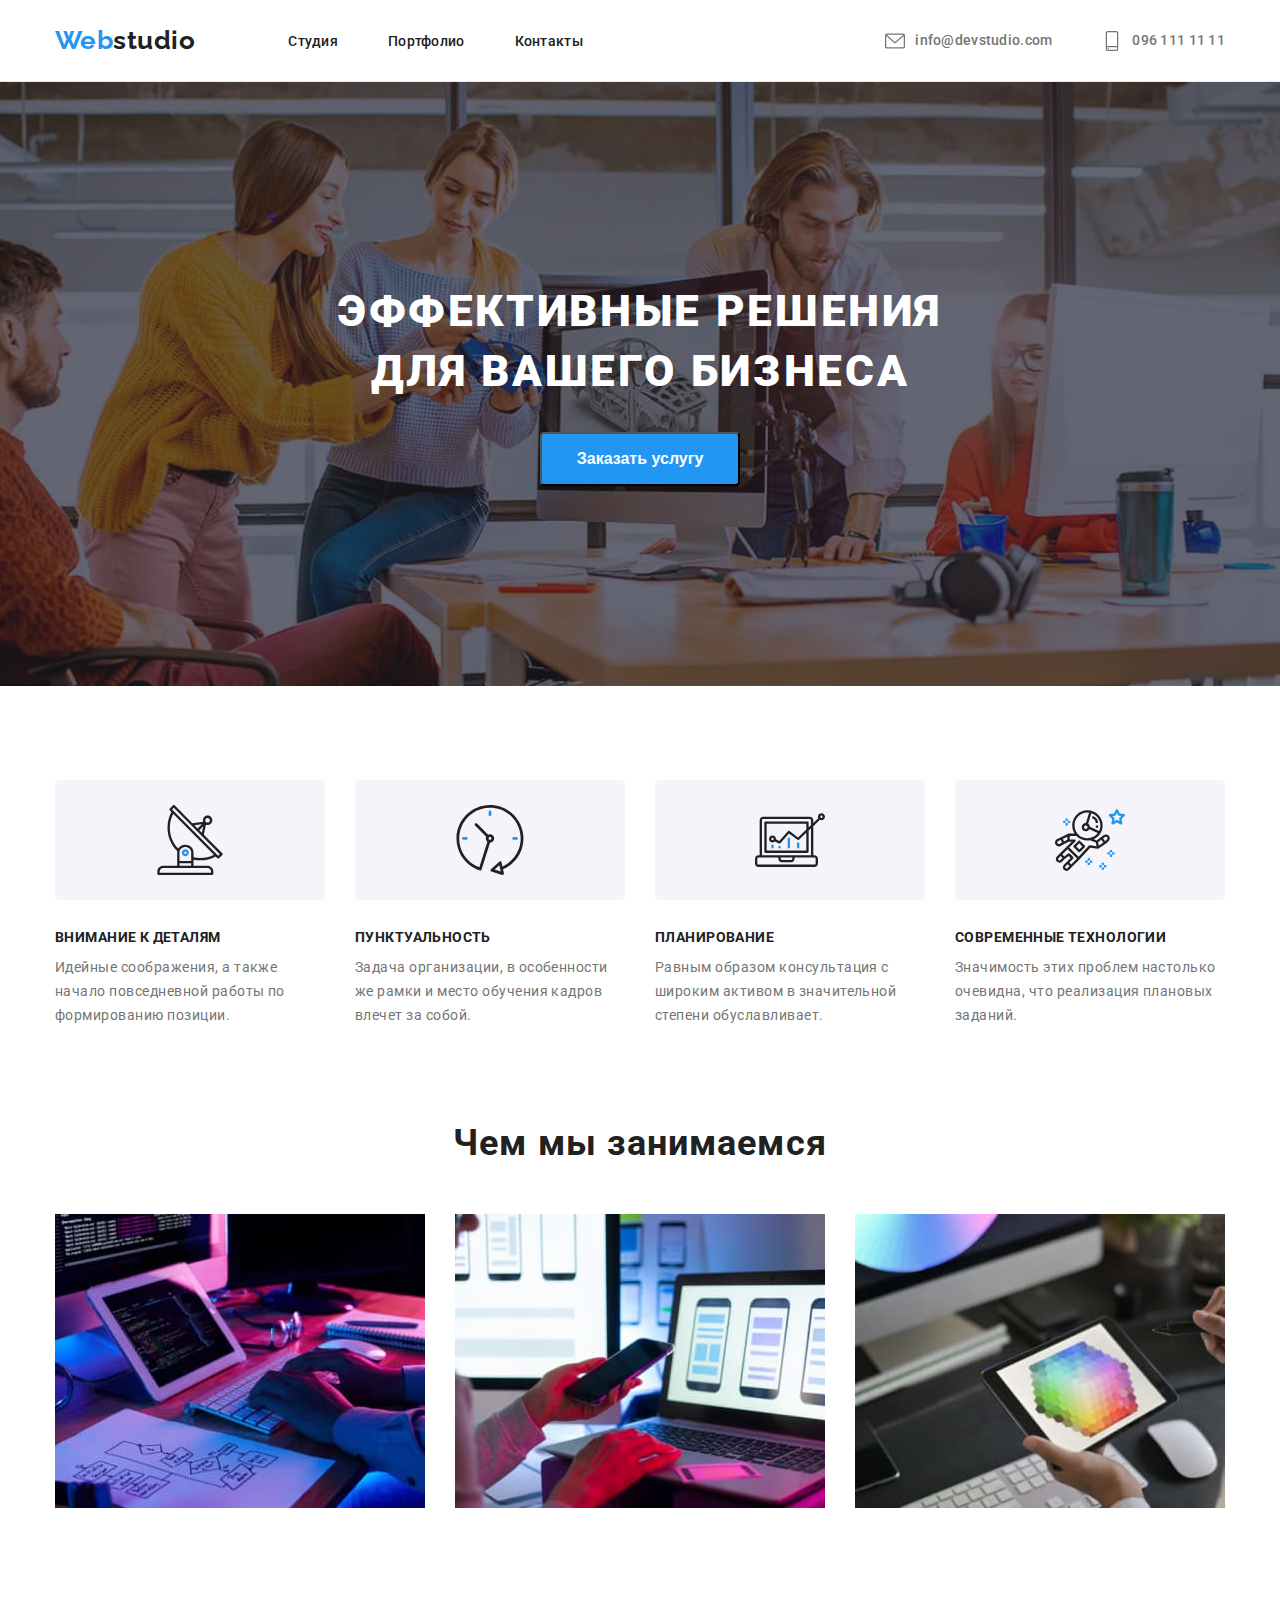
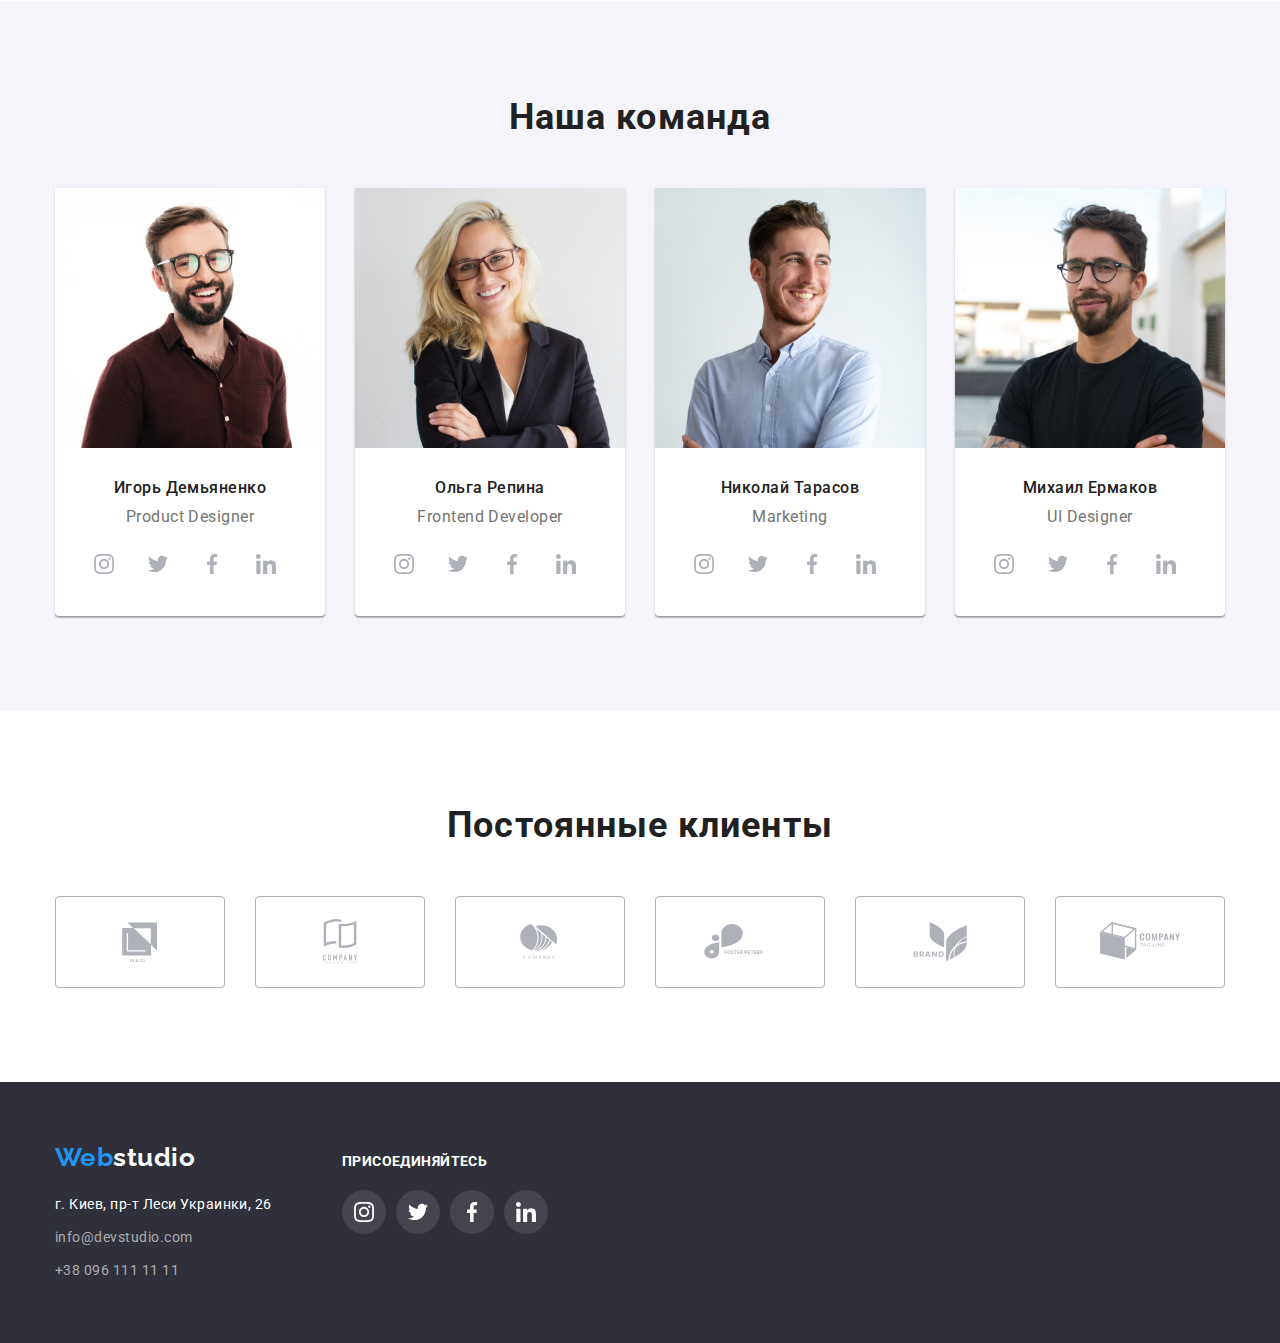
==== index.html @ 271d41aa "hw4" ====
<!DOCTYPE html>
<html lang="ru">
    <head>
        <meta charset="UTF-8" />
        <meta name="viewport" content="width=device-width, inicial-scale=1.0" />
        <title>Web Studio</title>
        <link rel="preconnect" href="https://fonts.googleapis.com">
        <link rel="preconnect" href="https://fonts.gstatic.com" crossorigin>
        <link
            href="https://fonts.googleapis.com/css2?family=Montserrat:wght@400;700&family=Raleway:wght@700&family=Roboto:wght@400;500;700;900&display=swap"
            rel="stylesheet">
            <link rel="stylesheet" href="https://cdnjs.cloudflare.com/ajax/libs/modern-normalize/1.1.0/modern-normalize.min.css" integrity="sha512-wpPYUAdjBVSE4KJnH1VR1HeZfpl1ub8YT/NKx4PuQ5NmX2tKuGu6U/JRp5y+Y8XG2tV+wKQpNHVUX03MfMFn9Q==" crossorigin="anonymous" referrerpolicy="no-referrer" />
        <link rel="stylesheet" href="./css/styles.css" />
    </head>
    <body>
       

        <!-- Header -->

        <header>
            
            <div class="container">
                <div class="menu">
               
            <a class="logo" href="./index.html">Web<span class="logo-header">studio</span></a>
            <nav class="nav">
                <ul class="nav-list">
                    <li class="nav-item"><a class="link" href="./index.html">Студия</a></li>
                    <li class="nav-item"><a class="link" href="./portfolio.html">Портфолио</a></li>
                    <li class="nav-item"><a class="link" href="">Контакты</a></li>
                </ul>
            </nav>
            <ul class="contact-list">
                <li class="contact-item">
                    <a class="contact-link link" href="mailto:info@devstudio.com">
                        <svg class="icon" width="16px" height="12px">
                            <use href="./images/icons.svg#email"></use>
                        </svg>info@devstudio.com</a>
                </li>
                <li class="contact-item">
                    <a class="contact-link link" href="tel:+380961111111">
                        <svg class="icon" width="10px" height="16px">
                            <use href="./images/icons.svg#smartphone"></use>
                        </svg> 096 111 11 11</a>
                </li>
            </ul>
            </div>
            </div>
            
            
        </header>
        
        <!-- Main section -->
        
        <main>

            <!-- Hero section -->

            <section class="section-hero">
                <div class="container">
                <h1 class="hero-title">Эффективные решения <br>для вашего бизнеса</h1>
                <button class="button-hero" type="button">Заказать услугу</button>
                </div>
            </section>

            <!-- What we are section  -->

            <section class="section features">
                <div class="container">
                    
                <h2 class="visually-hidden">What we are</h2>
                <ul class="features-list">
                    <li class="features-item">
                        <div class="features-icon">
                        <svg class="features-icon-picture">
                            <use href="./images/icons.svg#features1"></use>
                        </svg>
                        </div>
                        <h3 class="features-title">Внимание к деталям</h3>
                        <p class="features-text">Идейные соображения, а также начало повседневной работы по формированию позиции.</p>
                    </li>
                    <li class="features-item">
                        <div class="features-icon">
                            <svg class="features-icon-picture">
                                <use href="./images/icons.svg#features2"></use>
                            </svg>
                        </div>
                        <h3 class="features-title">Пунктуальность</h3>
                        <p class="features-text">Задача организации, в особенности же рамки и место обучения кадров влечет за собой.</p>
                    </li>
                    <li class="features-item">
                        <div class="features-icon">
                            <svg class="features-icon-picture">
                                <use href="./images/icons.svg#features3"></use>
                            </svg>
                        </div>
                        <h3 class="features-title">Планирование</h3>
                        <p class="features-text">Равным образом консультация с широким активом в значительной степени обуславливает.</p>
                    </li>
                    <li class="features-item">
                        <div class="features-icon">
                            <svg class="features-icon-picture">
                                <use href="./images/icons.svg#features4"></use>
                            </svg>
                        </div>
                        <h3 class="features-title">Современные технологии</h3>
                        <p class="features-text">Значимость этих проблем настолько очевидна, что реализация плановых заданий.</p>
                    </li>
                </ul>
                </div>
            </section>

            <!-- What we do section -->

            <section class="section  services">
                <div class="container">
                <h2 class="services-title">Чем мы занимаемся</h2>
                <ul class="servises-list">
                    <li class="servises-item">
                        <img src="./images/coding.jpg" width="370" height="294" alt="Software engineering">
                    </li>
                    <li class="servises-item">
                        <img src="./images/phone_app.jpg" width="370" height="294" alt="Phone applications">
                    </li>
                    <li class="servises-item">
                        <img src="./images/games.jpg" width="370" height="294" alt="Phone games">
                    </li>
                </ul>
                </div>
            </section>

            <!-- Our team section -->

            <section class="section  team">
                <div class="container">
                <h2 class="team-section-title">Наша команда</h2>
                <ul class="team-list">
                    <li class="team-item">
                        <img src="./images/demyanchenko_igor.jpg" width="270" height="260" alt="Игорь Демьяненко">
                        <div class="team-item-description">
                            <h3 class="team-title">Игорь Демьяненко</h3>
                        <p class="team-text">Product Designer</p>
                        <div class="socialmedia-icons">
                            <ul class="socialmedia-icons-list">
                                <li class="socialmedia-icon-item">
                                    <a href=""  class="socialmedia-icon-link">
                                    <svg class="socialmedia-icon">
                                        <use href="./images/icons.svg#team-instagram"></use>
                                    </svg>
                                    </a>
                                </li>
                                <li class="socialmedia-icon-item">
                                    <a class="socialmedia-icon-link" href="">
                                    <svg class="socialmedia-icon">
                                        <use href="./images/icons.svg#team-twitter"></use>
                                    </svg>
                                    </a>
                                </li>
                                <li class="socialmedia-icon-item">
                                    <a class="socialmedia-icon-link" href="">
                                    <svg class="socialmedia-icon">
                                        <use href="./images/icons.svg#team-facebook"></use>
                                    </svg>
                                    </a>
                                </li>
                                <li class="socialmedia-icon-item">
                                    <a class="socialmedia-icon-link" href="">
                                    <svg class="socialmedia-icon">
                                        <use href="./images/icons.svg#team-linkedin"></use>
                                    </svg>
                                    </a>
                                </li>
                            </ul>
                        </div>
                        </div>
                    </li>
                    <li class="team-item">
                        <img src="./images/repina_olga.jpg" width="270" height="260" alt="Ольга Репина">
                        <div class="team-item-description">
                            <h3 class="team-title">Ольга Репина</h3>
                        <p class="team-text">Frontend Developer</p>
                        <div class="socialmedia-icons">
                            <ul class="socialmedia-icons-list">
                                <li class="socialmedia-icon-item">
                                    <a href="" class="socialmedia-icon-link">
                                        <svg class="socialmedia-icon">
                                            <use href="./images/icons.svg#team-instagram"></use>
                                        </svg>
                                    </a>
                                </li>
                                <li class="socialmedia-icon-item">
                                    <a class="socialmedia-icon-link" href="">
                                        <svg class="socialmedia-icon">
                                            <use href="./images/icons.svg#team-twitter"></use>
                                        </svg>
                                    </a>
                                </li>
                                <li class="socialmedia-icon-item">
                                    <a class="socialmedia-icon-link" href="">
                                        <svg class="socialmedia-icon">
                                            <use href="./images/icons.svg#team-facebook"></use>
                                        </svg>
                                    </a>
                                </li>
                                <li class="socialmedia-icon-item">
                                    <a class="socialmedia-icon-link" href="">
                                        <svg class="socialmedia-icon">
                                            <use href="./images/icons.svg#team-linkedin"></use>
                                        </svg>
                                    </a>
                                </li>
                            </ul>
                        </div>
                        </div>
                    </li>
                    <li class="team-item">
                        <img src="./images/tarasov_nikolay.jpg" width="270" height="260" alt="Николай Тарасов">
                        <div class="team-item-description">
                            <h3 class="team-title">Николай Тарасов</h3>
                        <p class="team-text">Marketing</p>
                        <div class="socialmedia-icons">
                            <ul class="socialmedia-icons-list">
                                <li class="socialmedia-icon-item">
                                    <a href="" class="socialmedia-icon-link">
                                        <svg class="socialmedia-icon">
                                            <use href="./images/icons.svg#team-instagram"></use>
                                        </svg>
                                    </a>
                                </li>
                                <li class="socialmedia-icon-item">
                                    <a class="socialmedia-icon-link" href="">
                                        <svg class="socialmedia-icon">
                                            <use href="./images/icons.svg#team-twitter"></use>
                                        </svg>
                                    </a>
                                </li>
                                <li class="socialmedia-icon-item">
                                    <a class="socialmedia-icon-link" href="">
                                        <svg class="socialmedia-icon">
                                            <use href="./images/icons.svg#team-facebook"></use>
                                        </svg>
                                    </a>
                                </li>
                                <li class="socialmedia-icon-item">
                                    <a class="socialmedia-icon-link" href="">
                                        <svg class="socialmedia-icon">
                                            <use href="./images/icons.svg#team-linkedin"></use>
                                        </svg>
                                    </a>
                                </li>
                            </ul>
                        </div>
                        </div>
                    </li>
                    <li class="team-item">
                        <img src="./images/ermakov_michael.jpg" width="270" height="260" alt="Михаил Ермаков">
                        <div class="team-item-description">
                            <h3 class="team-title">Михаил Ермаков</h3>
                        <p class="team-text">UI Designer</p>
                        <div class="socialmedia-icons">
                            <ul class="socialmedia-icons-list">
                                <li class="socialmedia-icon-item">
                                    <a href="" class="socialmedia-icon-link">
                                        <svg class="socialmedia-icon">
                                            <use href="./images/icons.svg#team-instagram"></use>
                                        </svg>
                                    </a>
                                </li>
                                <li class="socialmedia-icon-item">
                                    <a class="socialmedia-icon-link" href="">
                                        <svg class="socialmedia-icon">
                                            <use href="./images/icons.svg#team-twitter"></use>
                                        </svg>
                                    </a>
                                </li>
                                <li class="socialmedia-icon-item">
                                    <a class="socialmedia-icon-link" href="">
                                        <svg class="socialmedia-icon">
                                            <use href="./images/icons.svg#team-facebook"></use>
                                        </svg>
                                    </a>
                                </li>
                                <li class="socialmedia-icon-item">
                                    <a class="socialmedia-icon-link" href="">
                                        <svg class="socialmedia-icon">
                                            <use href="./images/icons.svg#team-linkedin"></use>
                                        </svg>
                                    </a>
                                </li>
                            </ul>
                        </div>
                        </div>
                    </li>
                </ul>
                </div>
            </section>

            <!-- Clients -->


            <section class="section  clients">
                <div class="container">
                    <h2 class="team-section-title">Постоянные клиенты</h2>
                    <ul class="clients-list">
                        <li class="clients-item">
                            <a class="clients-link" href="">
                                <svg class="clients-icon">
                                    <use href="./images/icons.svg#client1"></use>
                                </svg>
                            </a>
                            
                        </li>
                        <li class="clients-item">
                            <a class="clients-link" href="">
                                <svg class="clients-icon">
                                    <use href="./images/icons.svg#client2"></use>
                                </svg>
                            </a>
                        
                        </li>
                        <li class="clients-item">
                            <a class="clients-link" href="">
                                <svg class="clients-icon">
                                    <use href="./images/icons.svg#client3"></use>
                                </svg>
                            </a>
                        
                        </li>
                        <li class="clients-item">
                            <a class="clients-link" href="">
                                <svg class="clients-icon">
                                    <use href="./images/icons.svg#client4"></use>
                                </svg>
                            </a>
                        
                        </li>
                        <li class="clients-item">
                            <a class="clients-link" href="">
                                <svg class="clients-icon">
                                    <use href="./images/icons.svg#client5"></use>
                                </svg>
                            </a>
                        
                        </li>
                        <li class="clients-item">
                            <a class="clients-link" href="">
                                <svg class="clients-icon">
                                    <use href="./images/icons.svg#client6"></use>
                                </svg>
                            </a>
                        
                        </li>
                        
                    </ul>
                </div>
            </section>




    

        </main>

        <!-- Footer -->

        <footer class="section-footer">
            <div class="container footer">
                <div class="footer-contacts">
            <a class="logo" href="./index.html">Web<span class="logo-footer">studio</span></a>
            <address>
                <ul class="footer-list">
                    <li class="footer-item">
                        <a class="link-footer" href="https://goo.gl/maps/EsYMqxrFtHsj7dok8" target="_blank" rel="noopener noreferrer">г. Киев, пр-т Леси Украинки, 26</a>
                    </li>
                    <li class="footer-item">
                        <a class="footer-contact link-footer" href="mailto:info@devstudio.com">info@devstudio.com</a>
                    </li>
                    <li class="footer-item">
                        <a class="footer-contact link-footer" href="tel:+380961111111">+38 096 111 11 11</a>
                    </li>
                </ul>
            </address>
            </div>
            <div class="footer-social-media">
                <h3 class="footer-title">присоединяйтесь</h3>
                <div class="socialmedia-icons">
                    <ul class="socialmedia-icons-list">
                        <li class="socialmedia-icon-item">
                            <a href="" class="socialmedia-icon-link">
                                <svg class="socialmedia-icon">
                                    <use href="./images/icons.svg#team-instagram"></use>
                                </svg>
                            </a>
                        </li>
                        <li class="socialmedia-icon-item">
                            <a class="socialmedia-icon-link" href="">
                                <svg class="socialmedia-icon">
                                    <use href="./images/icons.svg#team-twitter"></use>
                                </svg>
                            </a>
                        </li>
                        <li class="socialmedia-icon-item">
                            <a class="socialmedia-icon-link" href="">
                                <svg class="socialmedia-icon">
                                    <use href="./images/icons.svg#team-facebook"></use>
                                </svg>
                            </a>
                        </li>
                        <li class="socialmedia-icon-item">
                            <a class="socialmedia-icon-link" href="">
                                <svg class="socialmedia-icon">
                                    <use href="./images/icons.svg#team-linkedin"></use>
                                </svg>
                            </a>
                        </li>
                    </ul>
                </div>


            </div>
            </div>
        </footer>
        
    </body>
    
</html>
---- css/styles.css ----
/* font-family: 'Montserrat', sans-serif;
font-family: 'Raleway', sans-serif;
font-family: 'Roboto', sans-serif; */

/* 
background: #E5E5E5;

color p #757575 
color h #212121
accent color #2196F3
*/

/* Common */
html {
  box-sizing: border-box;
}
*,
*::before,
*::after {
  box-sizing: inherit;
}

:root {
  --primary-text-color: #757575;
  --title-text-color: #212121;
  --accent-color: #2196f3;
  --second-accent-color: #ffffff;
  --second-background-color: #2f303a;
}

body {
  color: var(--primary-text-color);
  font-family: "Roboto", sans-serif;
  letter-spacing: 0.03em;
  margin: 0;
}

h1,
h2,
h3,
ul,
p {
  padding: 0;
  margin: 0;
}

img {
  display: block;
  width: 100%;
  height: auto;
}
a {
  text-decoration: none;
}
ul {
  list-style: none;
}

.visually-hidden {
  position: absolute;
  width: 1px;
  height: 1px;
  margin: -1px;
  border: 0;
  padding: 0;
  white-space: nowrap;
  clip-path: inset(100%);
  clip: rect(0 0 0 0);
  overflow: hidden;
}

.container {
  width: 1200px;
  margin-left: auto;
  margin-right: auto;
  padding-left: 15px;
  padding-right: 15px;
}

.section {
  padding-top: 94px;
  padding-bottom: 94px;
}

.services {
  padding-top: 0;
}
/* .features {
  padding-bottom: 0;
} */
/* header */
header {
  border-bottom: 1px solid #ececec;
}

.menu,
.nav,
.contact-list,
.nav-list {
  display: flex;
}

.menu {
  align-items: center;
  padding-top: 25px;
  padding-bottom: 25px;
}

.contact-list,
.nav-list,
.features-list,
.servises-list,
.team-list,
.footer-list,
.portfolio-list,
.list {
  list-style: none;
  padding: 0;
  margin: 0;
}

.contact-list {
  margin-left: auto;
  margin-right: 50px;
}
.contact-list:last-child {
  margin-right: 0;
}

.logo {
  display: block;
  color: var(--accent-color);
  font-family: "Raleway", sans-serif;
  font-style: normal;
  font-weight: 700;
  font-size: 26px;
  line-height: 1.2;
  text-decoration: none;
  margin-right: 93px;
}

.logo-header {
  color: var(--title-text-color);
}
.logo-footer {
  color: var(--second-accent-color);
}
.section-hero,
.section-footer {
  background-color: var(--second-background-color);
}

.section-hero {
  padding-top: 200px;
  padding-bottom: 200px;
  background-image: linear-gradient(
      to top,
      rgba(47, 48, 58, 0.4),
      rgba(47, 48, 58, 0.4)
    ),
    url("../../images/hero.jpg");
  background-repeat: no-repeat;
  background-size: cover;
  background-position: center;
}

.button-hero {
  display: block;
  background-color: var(--accent-color);
  color: var(--second-accent-color);
  margin: 30px auto 0 auto;
  font-weight: 700;
  font-size: 16px;
  line-height: 1.87;
  min-width: 200px;
  min-height: 50px;
  padding: 10px 32px;
  text-align: center;
  box-shadow: 0px 4px 4px rgba(0, 0, 0, 0.15);
  border-radius: 4px;
}
.hero-title {
  color: var(--second-accent-color);
  font-weight: 900;
  font-size: 44px;
  line-height: 1.36;
  text-align: center;
  letter-spacing: 0.06em;
  text-transform: uppercase;
}

.link {
  color: var(--title-text-color);
  font-weight: 500;
  font-size: 14px;
  line-height: 1.14;
  letter-spacing: 0.02em;
  text-decoration: none;
  /* margin-right: 50px; */
}
.nav-item {
  margin-right: 50px;
}
.nav-item:last-child {
  margin-right: 0;
}
.contact-item {
  margin-left: 50px;
}
.contact-item:first-child {
  margin-left: 0;
}

.link:hover,
.link:focus,
.link-footer:hover,
.link-footer:focus {
  color: var(--accent-color);
}

.link-footer {
  color: var(--second-accent-color);
  font-size: 14px;
  line-height: 1.71;
  font-style: normal;
  text-decoration: none;
}

/* list */
.features-list,
.servises-list,
.team-list {
  display: flex;
}
.features-list p {
  margin-top: 10px;
}
.features-item {
  margin-right: 30px;
}
.features-item:last-child {
  margin-right: 0;
}
.servises-item {
  margin-right: 30px;
}
.servises-item:last-child {
  margin-right: 0;
}
.team-item {
  display: block;
  margin-right: 30px;
  background-color: var(--second-accent-color);
  box-shadow: 0px 1px 3px rgba(0, 0, 0, 0.12), 0px 1px 1px rgba(0, 0, 0, 0.14),
    0px 2px 1px rgba(0, 0, 0, 0.2);
  border-radius: 0px 0px 4px 4px;
}
.team-item:last-child {
  margin-right: 0;
}
/* Main content */

.team {
  background-color: #f5f4fa;
}
.team-item-description {
  padding-top: 30px;
  padding-bottom: 30px;
}

.features-title,
.team-section-title,
.team-title,
.services-title,
.portfolio-title,
.footer-title {
  color: var(--title-text-color);
  font-weight: 700;
  letter-spacing: 0.03em;
}

.services-title,
.team-section-title {
  font-size: 36px;
  line-height: 1.17;
  text-align: center;
}
.services-title,
.team-section-title {
  margin-bottom: 50px;
}

.features-title,
.footer-title {
  font-size: 14px;
  line-height: 1.14;
  text-transform: uppercase;
}

.team-title {
  font-weight: 500;
  font-size: 16px;
  line-height: 1.19;
  text-align: center;
}

.portfolio-title {
  font-size: 18px;
  line-height: 2;
  letter-spacing: 0.06em;
  margin-bottom: 4px;
}

.features-text {
  font-size: 14px;
  line-height: 1.71;
}

.team-text {
  font-size: 16px;
  line-height: 1.19;
  text-align: center;
  margin-top: 10px;
}

.portfolio-text {
  font-size: 16px;
  line-height: 1.9;
}
.contact-link {
  color: var(--primary-text-color);
  display: flex;
  align-items: center;
}

/* portfolio - filter */

.filter {
  display: flex;
  justify-content: center;
}
.filter-item {
  margin-right: 8px;
}
.filter-item:last-child {
  margin-right: 0;
}
.button {
  cursor: pointer;
  color: var(--title-text-color);
  font-weight: 500;
  font-size: 16px;
  line-height: 1.6;
  letter-spacing: 0.03em;
  padding: 6px 22px;
  background-color: #f5f4fa;
  border: 1px transparent;
  border-radius: 4px;
}

.button:hover,
.button:focus {
  color: var(--second-accent-color);
  background-color: var(--accent-color);
  box-shadow: 0px 1px 1px rgba(0, 0, 0, 0.12), 0px 4px 4px rgba(0, 0, 0, 0.06),
    1px 4px 6px rgba(0, 0, 0, 0.16);
}

/* clients */

.clients-list {
  display: flex;
  justify-content: center;
}
.clients-item {
  width: 170px;
  height: 92px;
  /* padding: 16px 32px; */
  border: 1px solid #afb1b8;
  border-radius: 4px;
  margin-right: 30px;
  position: relative;
  text-align: center;
}

.clients-item:hover,
.clients-item:focus {
  border-color: var(--accent-color);
}

.clients-item:hover .clients-icon,
.clients-item:focus .clients-icon {
  fill: var(--accent-color);
}

.clients-link {
  display: block;
  width: 100%;
  height: 100%;
}

.clients-item:last-child {
  margin-right: 0;
}

.clients-icon {
  fill: #afb1b8;
  width: 100%;
  height: 100%;
  object-fit: cover;
}

/* portfolio list */

.portfolio-list {
  display: flex;
  flex-wrap: wrap;
  margin-top: 50px;
}
.portfolio-item {
  margin-bottom: 30px;
  margin-right: 30px;
}
.portfolio-item:hover,
.portfolio-item:focus {
  box-shadow: 0px 1px 1px rgba(0, 0, 0, 0.12), 0px 4px 4px rgba(0, 0, 0, 0.06),
    1px 4px 6px rgba(0, 0, 0, 0.16);
}
.portfolio-item:nth-child(3n + 3) {
  margin-right: 0;
}
.portfolio-item:nth-child(n + 7) {
  margin-bottom: 0;
}
.portfolio {
  padding: 20px 24px;
  border-left: 1px solid #eeeeee;
  border-right: 1px solid #eeeeee;
  border-bottom: 1px solid #eeeeee;
}
/* footer */

.section-footer {
  padding-top: 60px;
  padding-bottom: 60px;
}
.section-footer .logo {
  margin-right: 0;
  margin-bottom: 20px;
}

.footer-item {
  margin-bottom: 9px;
}
.footer-item:last-child {
  margin-bottom: 0;
}
.footer-contact {
  color: rgba(255, 255, 255, 0.6);
}

.footer {
  display: flex;
}
.footer-social-media {
  margin-left: 70px;
}
.footer-title {
  color: var(--second-accent-color);
  padding-top: 12px;
  margin-bottom: 20px;
}

/* icons */

.icon {
  display: block;
  width: 20px;
  height: 20px;
  margin-right: 10px;
  fill: var(--primary-text-color);
}

.contact-link:hover .icon,
.contact-link:focus .icon {
  fill: var(--accent-color);
}

.features-icon {
  display: flex;
  width: 270px;
  height: 120px;
  background-color: #f5f4fa;
  justify-content: center;
  align-items: center;
  border-radius: 4px;
  margin-bottom: 30px;
}

.features-icon-picture {
  width: 70px;
  height: 70px;
}

.socialmedia-icons {
  display: flex;
  justify-content: center;
  margin-top: 16px;
}
.socialmedia-icons-list {
  display: flex;
  list-style: none;
}

.socialmedia-icon-item {
  margin-right: 10px;
  width: 44px;
  height: 44px;
  display: flex;
  justify-content: center;
  align-items: center;
  border-radius: 50%;
  position: relative;
}
.footer-social-media .socialmedia-icon-item {
  background-color: rgba(255, 255, 255, 0.1);
}
.socialmedia-icon-list:last-child {
  margin-right: 0;
}
.socialmedia-icon-link {
  display: block;
  width: 100%;
  height: 100%;
}

.socialmedia-icon-item:hover,
.socialmedia-icon-item:focus {
  background-color: var(--accent-color);
}
.socialmedia-icon {
  display: block;
  margin: 12px;
  width: 20px;
  height: 20px;
  fill: #afb1b8;
}

.socialmedia-icon-item:hover .socialmedia-icon,
.socialmedia-icon-item:focus .socialmedia-icon {
  fill: var(--second-accent-color);
}
.footer-social-media .socialmedia-icon {
  fill: var(--second-accent-color);
}

/* header {
  background-color: burlywood;
}
.nav-list {
  background-color: aqua;
}
.contact-list {
  background-color: tomato;
}
.menu {
  background-color: yellowgreen;
}
.features-list {
  background-color: yellow;
}
.features {
  background-color: aquamarine;
}
.services {
  background-color: blueviolet;
}
.servises-list {
  background-color: blue;
}
.team {
  background-color: coral;
}
.team-list {
  background-color: crimson;
}
.team-section-title,
.services-title {
  background-color: deeppink;
} */
/* .portfolio {
  background-color: chocolate;
}
.portfolio-list {
  background-color: darkorchid;
}
.portfolio-title {
  background-color: darkgreen;
}
.section {
  background-color: darkgray;
} */
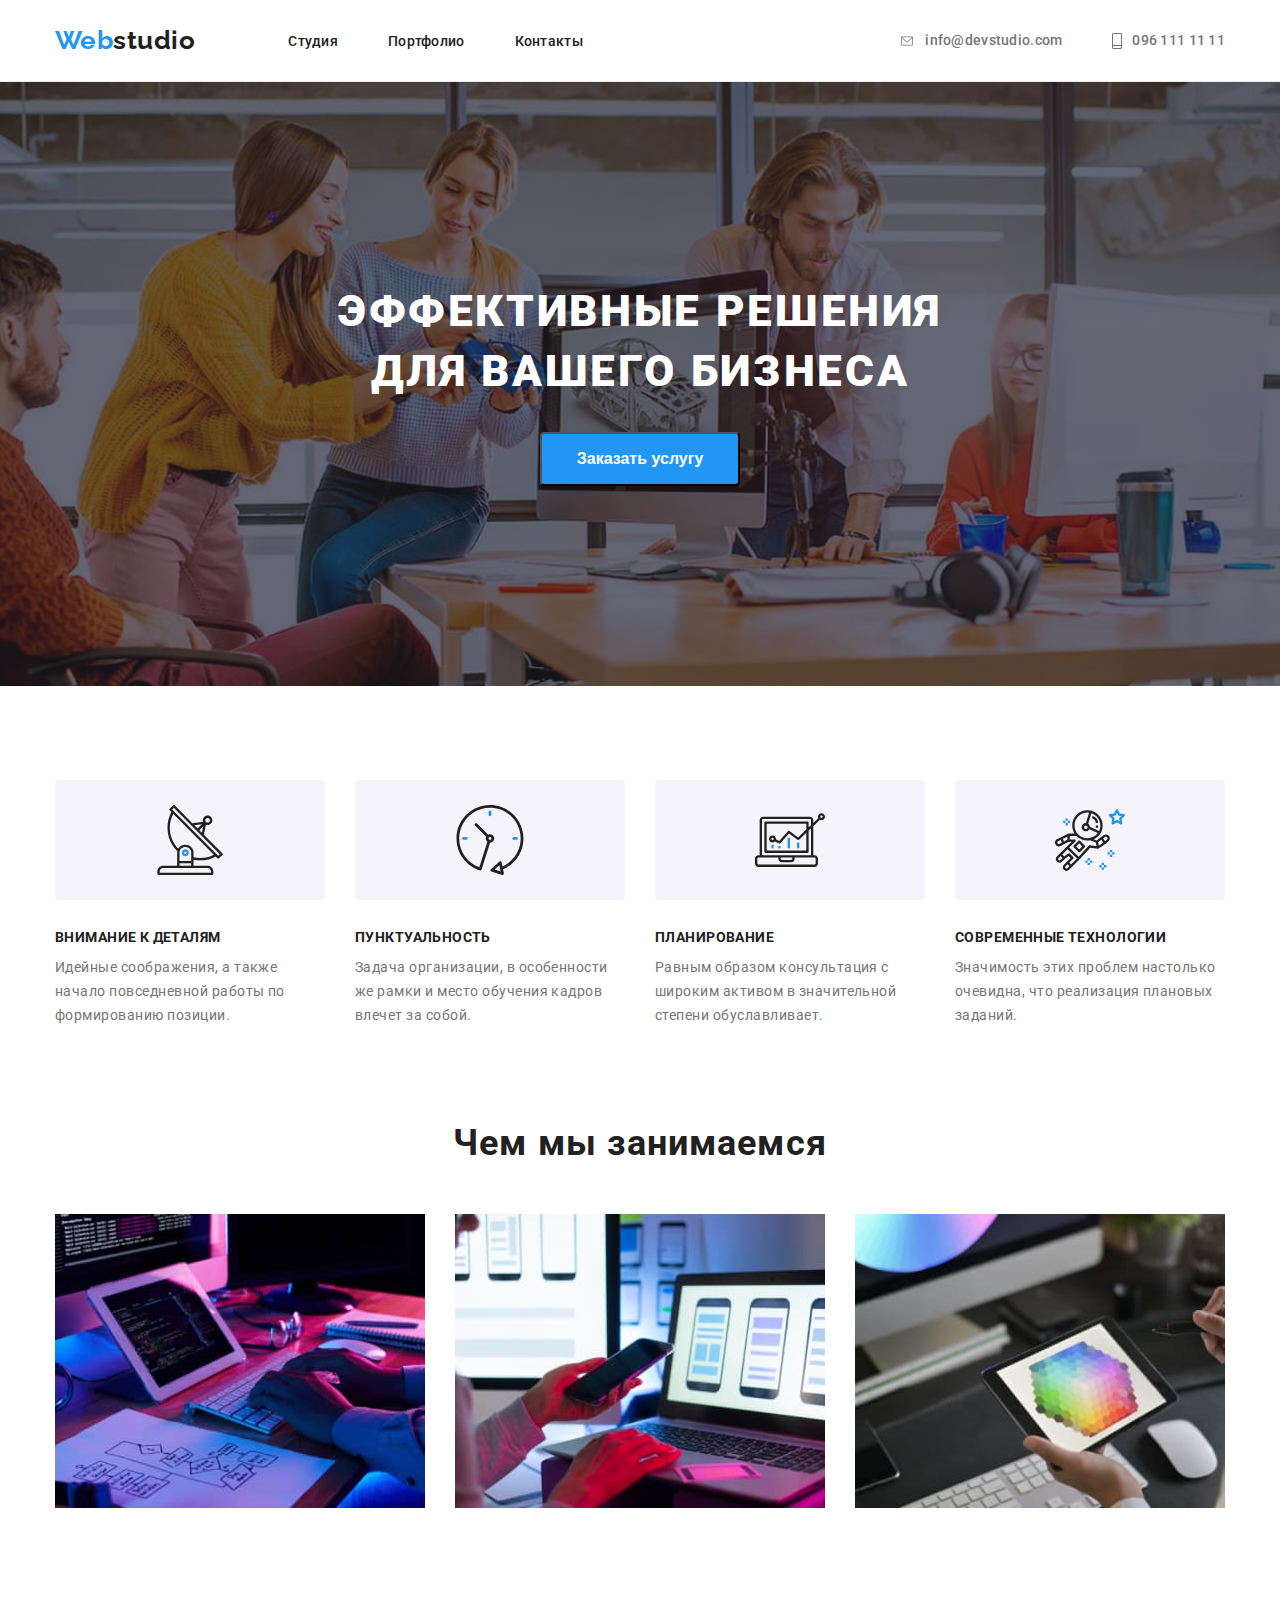
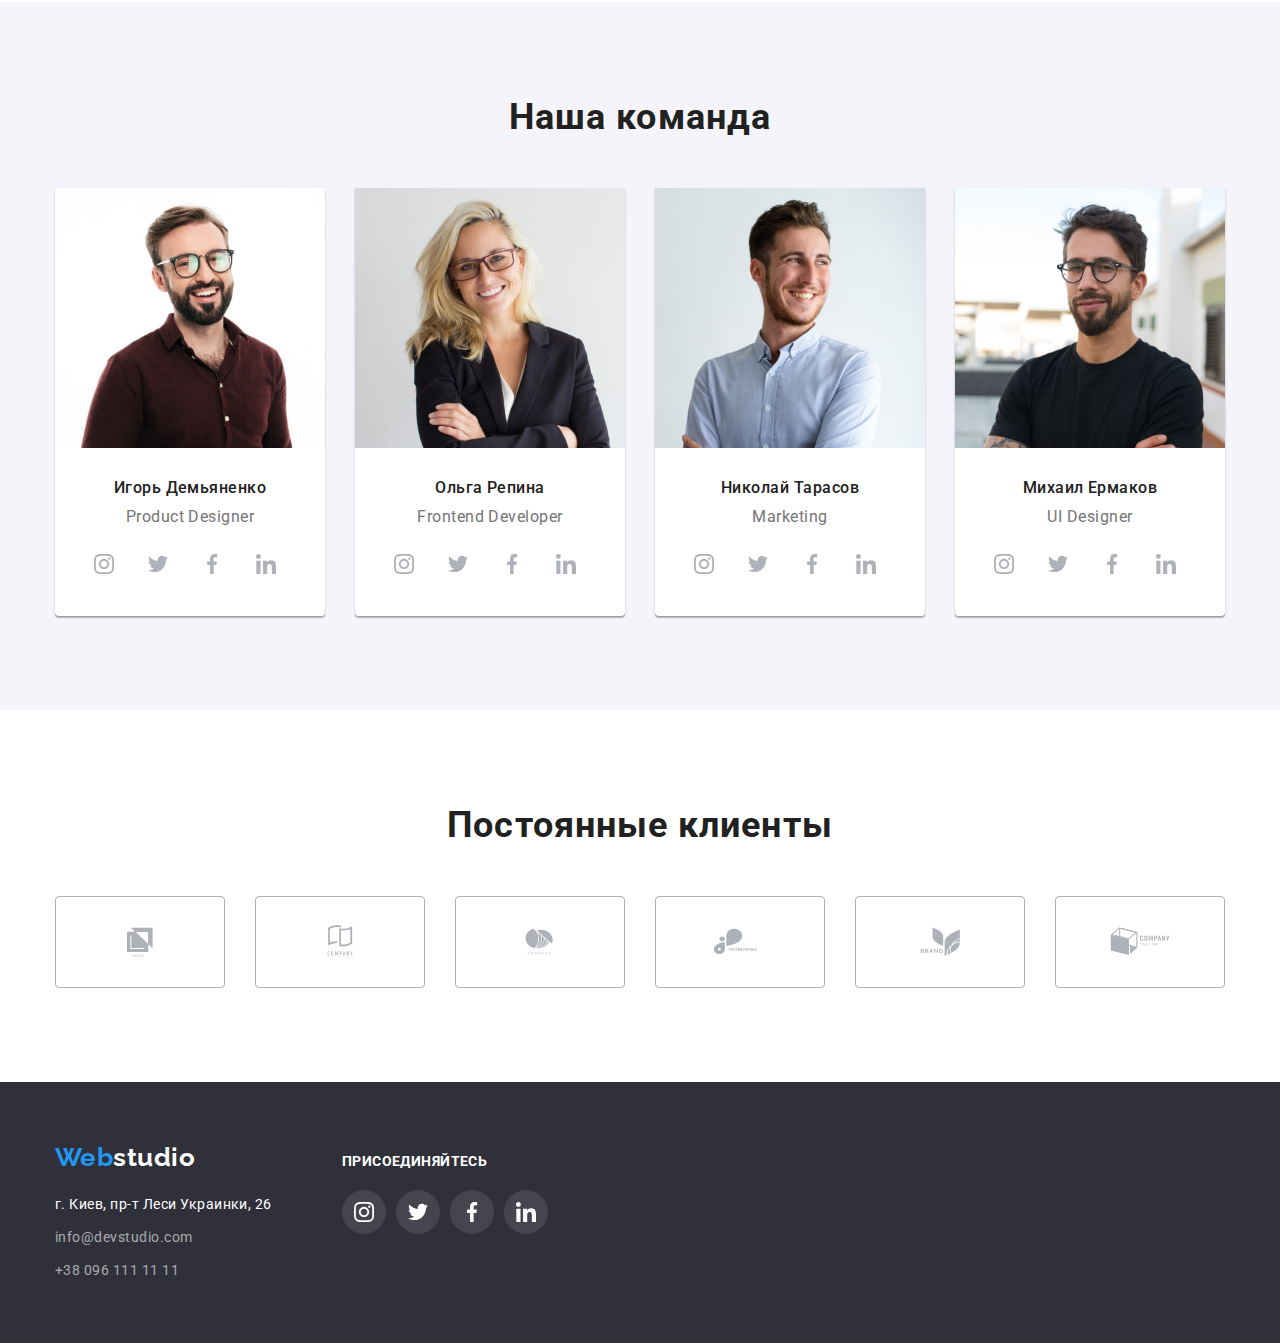
==== commit 9af05777: "fixing bugs" ====
--- a/index.html
+++ b/index.html
@@ -57,9 +57,11 @@
             <!-- Hero section -->
 
             <section class="section-hero">
-                <div class="container">
-                <h1 class="hero-title">Эффективные решения <br>для вашего бизнеса</h1>
-                <button class="button-hero" type="button">Заказать услугу</button>
+                <div class="background">
+                    <div class="container">
+                        <h1 class="hero-title">Эффективные решения <br>для вашего бизнеса</h1>
+                        <button class="button-hero" type="button">Заказать услугу</button>
+                    </div>
                 </div>
             </section>
 
@@ -140,38 +142,36 @@
                         <div class="team-item-description">
                             <h3 class="team-title">Игорь Демьяненко</h3>
                         <p class="team-text">Product Designer</p>
-                        <div class="socialmedia-icons">
-                            <ul class="socialmedia-icons-list">
-                                <li class="socialmedia-icon-item">
-                                    <a href=""  class="socialmedia-icon-link">
+                        <ul class="socialmedia-icons-list">
+                            <li class="socialmedia-icon-item">
+                                <a href="" class="socialmedia-icon-link">
                                     <svg class="socialmedia-icon">
                                         <use href="./images/icons.svg#team-instagram"></use>
                                     </svg>
-                                    </a>
-                                </li>
-                                <li class="socialmedia-icon-item">
-                                    <a class="socialmedia-icon-link" href="">
+                                </a>
+                            </li>
+                            <li class="socialmedia-icon-item">
+                                <a class="socialmedia-icon-link" href="">
                                     <svg class="socialmedia-icon">
                                         <use href="./images/icons.svg#team-twitter"></use>
                                     </svg>
-                                    </a>
-                                </li>
-                                <li class="socialmedia-icon-item">
-                                    <a class="socialmedia-icon-link" href="">
+                                </a>
+                            </li>
+                            <li class="socialmedia-icon-item">
+                                <a class="socialmedia-icon-link" href="">
                                     <svg class="socialmedia-icon">
                                         <use href="./images/icons.svg#team-facebook"></use>
                                     </svg>
-                                    </a>
-                                </li>
-                                <li class="socialmedia-icon-item">
-                                    <a class="socialmedia-icon-link" href="">
+                                </a>
+                            </li>
+                            <li class="socialmedia-icon-item">
+                                <a class="socialmedia-icon-link" href="">
                                     <svg class="socialmedia-icon">
                                         <use href="./images/icons.svg#team-linkedin"></use>
                                     </svg>
-                                    </a>
-                                </li>
-                            </ul>
-                        </div>
+                                </a>
+                            </li>
+                        </ul>
                         </div>
                     </li>
                     <li class="team-item">
@@ -179,7 +179,7 @@
                         <div class="team-item-description">
                             <h3 class="team-title">Ольга Репина</h3>
                         <p class="team-text">Frontend Developer</p>
-                        <div class="socialmedia-icons">
+                        
                             <ul class="socialmedia-icons-list">
                                 <li class="socialmedia-icon-item">
                                     <a href="" class="socialmedia-icon-link">
@@ -210,7 +210,7 @@
                                     </a>
                                 </li>
                             </ul>
-                        </div>
+                        
                         </div>
                     </li>
                     <li class="team-item">
@@ -218,38 +218,36 @@
                         <div class="team-item-description">
                             <h3 class="team-title">Николай Тарасов</h3>
                         <p class="team-text">Marketing</p>
-                        <div class="socialmedia-icons">
-                            <ul class="socialmedia-icons-list">
-                                <li class="socialmedia-icon-item">
-                                    <a href="" class="socialmedia-icon-link">
-                                        <svg class="socialmedia-icon">
-                                            <use href="./images/icons.svg#team-instagram"></use>
-                                        </svg>
-                                    </a>
-                                </li>
-                                <li class="socialmedia-icon-item">
-                                    <a class="socialmedia-icon-link" href="">
-                                        <svg class="socialmedia-icon">
-                                            <use href="./images/icons.svg#team-twitter"></use>
-                                        </svg>
-                                    </a>
-                                </li>
-                                <li class="socialmedia-icon-item">
-                                    <a class="socialmedia-icon-link" href="">
-                                        <svg class="socialmedia-icon">
-                                            <use href="./images/icons.svg#team-facebook"></use>
-                                        </svg>
-                                    </a>
-                                </li>
-                                <li class="socialmedia-icon-item">
-                                    <a class="socialmedia-icon-link" href="">
-                                        <svg class="socialmedia-icon">
-                                            <use href="./images/icons.svg#team-linkedin"></use>
-                                        </svg>
-                                    </a>
-                                </li>
-                            </ul>
-                        </div>
+                        <ul class="socialmedia-icons-list">
+                            <li class="socialmedia-icon-item">
+                                <a href="" class="socialmedia-icon-link">
+                                    <svg class="socialmedia-icon">
+                                        <use href="./images/icons.svg#team-instagram"></use>
+                                    </svg>
+                                </a>
+                            </li>
+                            <li class="socialmedia-icon-item">
+                                <a class="socialmedia-icon-link" href="">
+                                    <svg class="socialmedia-icon">
+                                        <use href="./images/icons.svg#team-twitter"></use>
+                                    </svg>
+                                </a>
+                            </li>
+                            <li class="socialmedia-icon-item">
+                                <a class="socialmedia-icon-link" href="">
+                                    <svg class="socialmedia-icon">
+                                        <use href="./images/icons.svg#team-facebook"></use>
+                                    </svg>
+                                </a>
+                            </li>
+                            <li class="socialmedia-icon-item">
+                                <a class="socialmedia-icon-link" href="">
+                                    <svg class="socialmedia-icon">
+                                        <use href="./images/icons.svg#team-linkedin"></use>
+                                    </svg>
+                                </a>
+                            </li>
+                        </ul>
                         </div>
                     </li>
                     <li class="team-item">
@@ -257,38 +255,36 @@
                         <div class="team-item-description">
                             <h3 class="team-title">Михаил Ермаков</h3>
                         <p class="team-text">UI Designer</p>
-                        <div class="socialmedia-icons">
-                            <ul class="socialmedia-icons-list">
-                                <li class="socialmedia-icon-item">
-                                    <a href="" class="socialmedia-icon-link">
-                                        <svg class="socialmedia-icon">
-                                            <use href="./images/icons.svg#team-instagram"></use>
-                                        </svg>
-                                    </a>
-                                </li>
-                                <li class="socialmedia-icon-item">
-                                    <a class="socialmedia-icon-link" href="">
-                                        <svg class="socialmedia-icon">
-                                            <use href="./images/icons.svg#team-twitter"></use>
-                                        </svg>
-                                    </a>
-                                </li>
-                                <li class="socialmedia-icon-item">
-                                    <a class="socialmedia-icon-link" href="">
-                                        <svg class="socialmedia-icon">
-                                            <use href="./images/icons.svg#team-facebook"></use>
-                                        </svg>
-                                    </a>
-                                </li>
-                                <li class="socialmedia-icon-item">
-                                    <a class="socialmedia-icon-link" href="">
-                                        <svg class="socialmedia-icon">
-                                            <use href="./images/icons.svg#team-linkedin"></use>
-                                        </svg>
-                                    </a>
-                                </li>
-                            </ul>
-                        </div>
+                        <ul class="socialmedia-icons-list">
+                            <li class="socialmedia-icon-item">
+                                <a href="" class="socialmedia-icon-link">
+                                    <svg class="socialmedia-icon">
+                                        <use href="./images/icons.svg#team-instagram"></use>
+                                    </svg>
+                                </a>
+                            </li>
+                            <li class="socialmedia-icon-item">
+                                <a class="socialmedia-icon-link" href="">
+                                    <svg class="socialmedia-icon">
+                                        <use href="./images/icons.svg#team-twitter"></use>
+                                    </svg>
+                                </a>
+                            </li>
+                            <li class="socialmedia-icon-item">
+                                <a class="socialmedia-icon-link" href="">
+                                    <svg class="socialmedia-icon">
+                                        <use href="./images/icons.svg#team-facebook"></use>
+                                    </svg>
+                                </a>
+                            </li>
+                            <li class="socialmedia-icon-item">
+                                <a class="socialmedia-icon-link" href="">
+                                    <svg class="socialmedia-icon">
+                                        <use href="./images/icons.svg#team-linkedin"></use>
+                                    </svg>
+                                </a>
+                            </li>
+                        </ul>
                         </div>
                     </li>
                 </ul>
@@ -384,7 +380,7 @@
             </div>
             <div class="footer-social-media">
                 <h3 class="footer-title">присоединяйтесь</h3>
-                <div class="socialmedia-icons">
+             
                     <ul class="socialmedia-icons-list">
                         <li class="socialmedia-icon-item">
                             <a href="" class="socialmedia-icon-link">
@@ -415,7 +411,7 @@
                             </a>
                         </li>
                     </ul>
-                </div>
+               
 
 
             </div>
--- a/css/styles.css
+++ b/css/styles.css
@@ -151,17 +151,24 @@
 }
 
 .section-hero {
+  /* padding-top: 200px;
+  padding-bottom: 200px; */
+}
+.background {
   padding-top: 200px;
   padding-bottom: 200px;
+  max-width: 1600px;
   background-image: linear-gradient(
       to top,
       rgba(47, 48, 58, 0.4),
       rgba(47, 48, 58, 0.4)
     ),
-    url("../../images/hero.jpg");
+    url("../images/hero.jpg");
   background-repeat: no-repeat;
   background-size: cover;
   background-position: center;
+  margin-left: auto;
+  margin-right: auto;
 }
 
 .button-hero {
@@ -376,27 +383,31 @@
   width: 170px;
   height: 92px;
   /* padding: 16px 32px; */
+  /* border: 1px solid #afb1b8;
+  border-radius: 4px; */
+  margin-right: 30px;
+  /* position: relative;
+  text-align: center; */
+}
+
+.clients-link:hover,
+.clients-link:focus {
+  border-color: var(--accent-color);
+}
+
+.clients-link:hover .clients-icon,
+.clients-link:focus .clients-icon {
+  fill: var(--accent-color);
+}
+
+.clients-link {
+  display: flex;
+  justify-content: center;
+  align-items: center;
+  width: 100%;
+  height: 100%;
   border: 1px solid #afb1b8;
   border-radius: 4px;
-  margin-right: 30px;
-  position: relative;
-  text-align: center;
-}
-
-.clients-item:hover,
-.clients-item:focus {
-  border-color: var(--accent-color);
-}
-
-.clients-item:hover .clients-icon,
-.clients-item:focus .clients-icon {
-  fill: var(--accent-color);
-}
-
-.clients-link {
-  display: block;
-  width: 100%;
-  height: 100%;
 }
 
 .clients-item:last-child {
@@ -405,8 +416,8 @@
 
 .clients-icon {
   fill: #afb1b8;
-  width: 100%;
-  height: 100%;
+  width: 106px;
+  height: 60px;
   object-fit: cover;
 }
 
@@ -416,13 +427,16 @@
   display: flex;
   flex-wrap: wrap;
   margin-top: 50px;
+}
+.portfolio-link {
+  display: block;
 }
 .portfolio-item {
   margin-bottom: 30px;
   margin-right: 30px;
 }
-.portfolio-item:hover,
-.portfolio-item:focus {
+.portfolio-link:hover,
+.portfolio-link:focus {
   box-shadow: 0px 1px 1px rgba(0, 0, 0, 0.12), 0px 4px 4px rgba(0, 0, 0, 0.06),
     1px 4px 6px rgba(0, 0, 0, 0.16);
 }
@@ -461,13 +475,14 @@
 
 .footer {
   display: flex;
+  align-items: baseline;
 }
 .footer-social-media {
   margin-left: 70px;
 }
 .footer-title {
   color: var(--second-accent-color);
-  padding-top: 12px;
+
   margin-bottom: 20px;
 }
 
@@ -475,8 +490,6 @@
 
 .icon {
   display: block;
-  width: 20px;
-  height: 20px;
   margin-right: 10px;
   fill: var(--primary-text-color);
 }
@@ -509,6 +522,8 @@
 }
 .socialmedia-icons-list {
   display: flex;
+  justify-content: center;
+  margin-top: 16px;
   list-style: none;
 }
 
@@ -516,26 +531,24 @@
   margin-right: 10px;
   width: 44px;
   height: 44px;
+}
+.footer-social-media .socialmedia-icon-link {
+  background-color: rgba(255, 255, 255, 0.1);
+}
+.socialmedia-icon-list:last-child {
+  margin-right: 0;
+}
+.socialmedia-icon-link {
   display: flex;
   justify-content: center;
   align-items: center;
   border-radius: 50%;
-  position: relative;
-}
-.footer-social-media .socialmedia-icon-item {
-  background-color: rgba(255, 255, 255, 0.1);
-}
-.socialmedia-icon-list:last-child {
-  margin-right: 0;
-}
-.socialmedia-icon-link {
-  display: block;
   width: 100%;
   height: 100%;
 }
 
-.socialmedia-icon-item:hover,
-.socialmedia-icon-item:focus {
+.socialmedia-icon-link:hover,
+.socialmedia-icon-link:focus {
   background-color: var(--accent-color);
 }
 .socialmedia-icon {
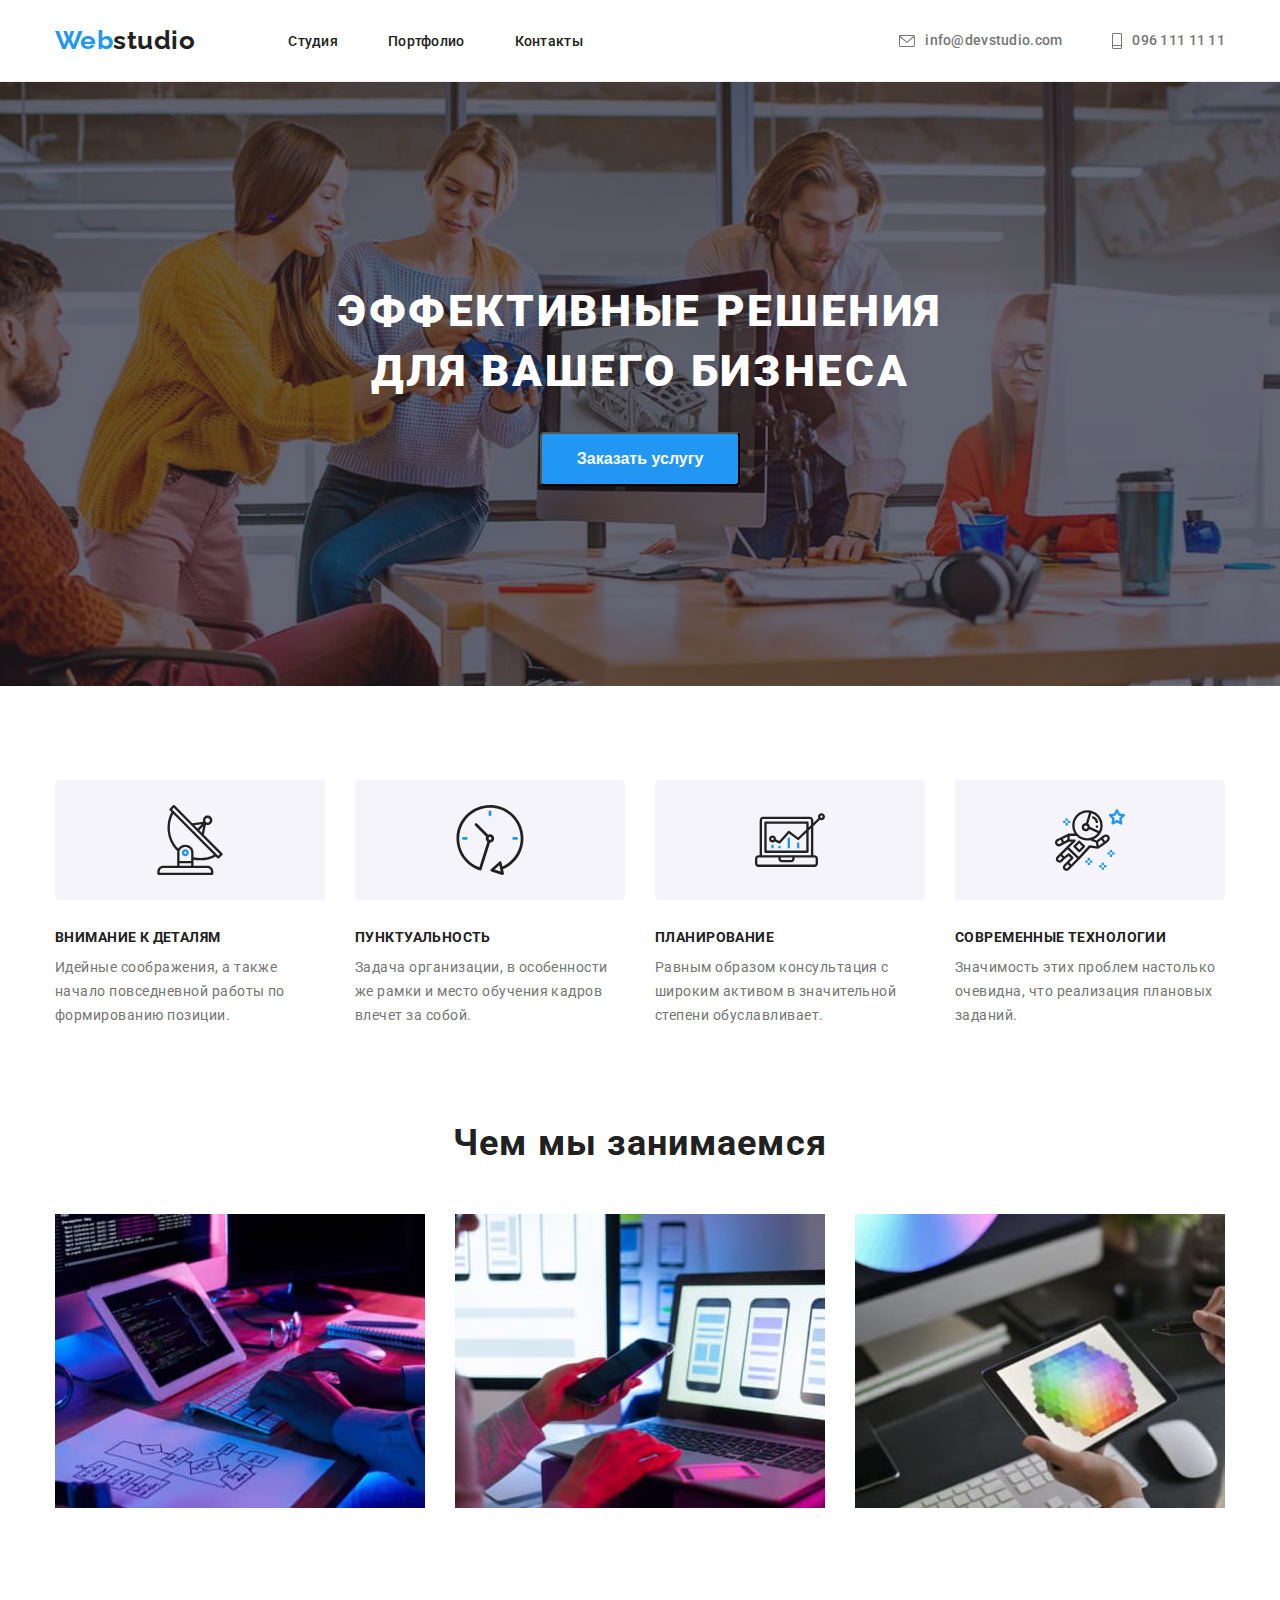
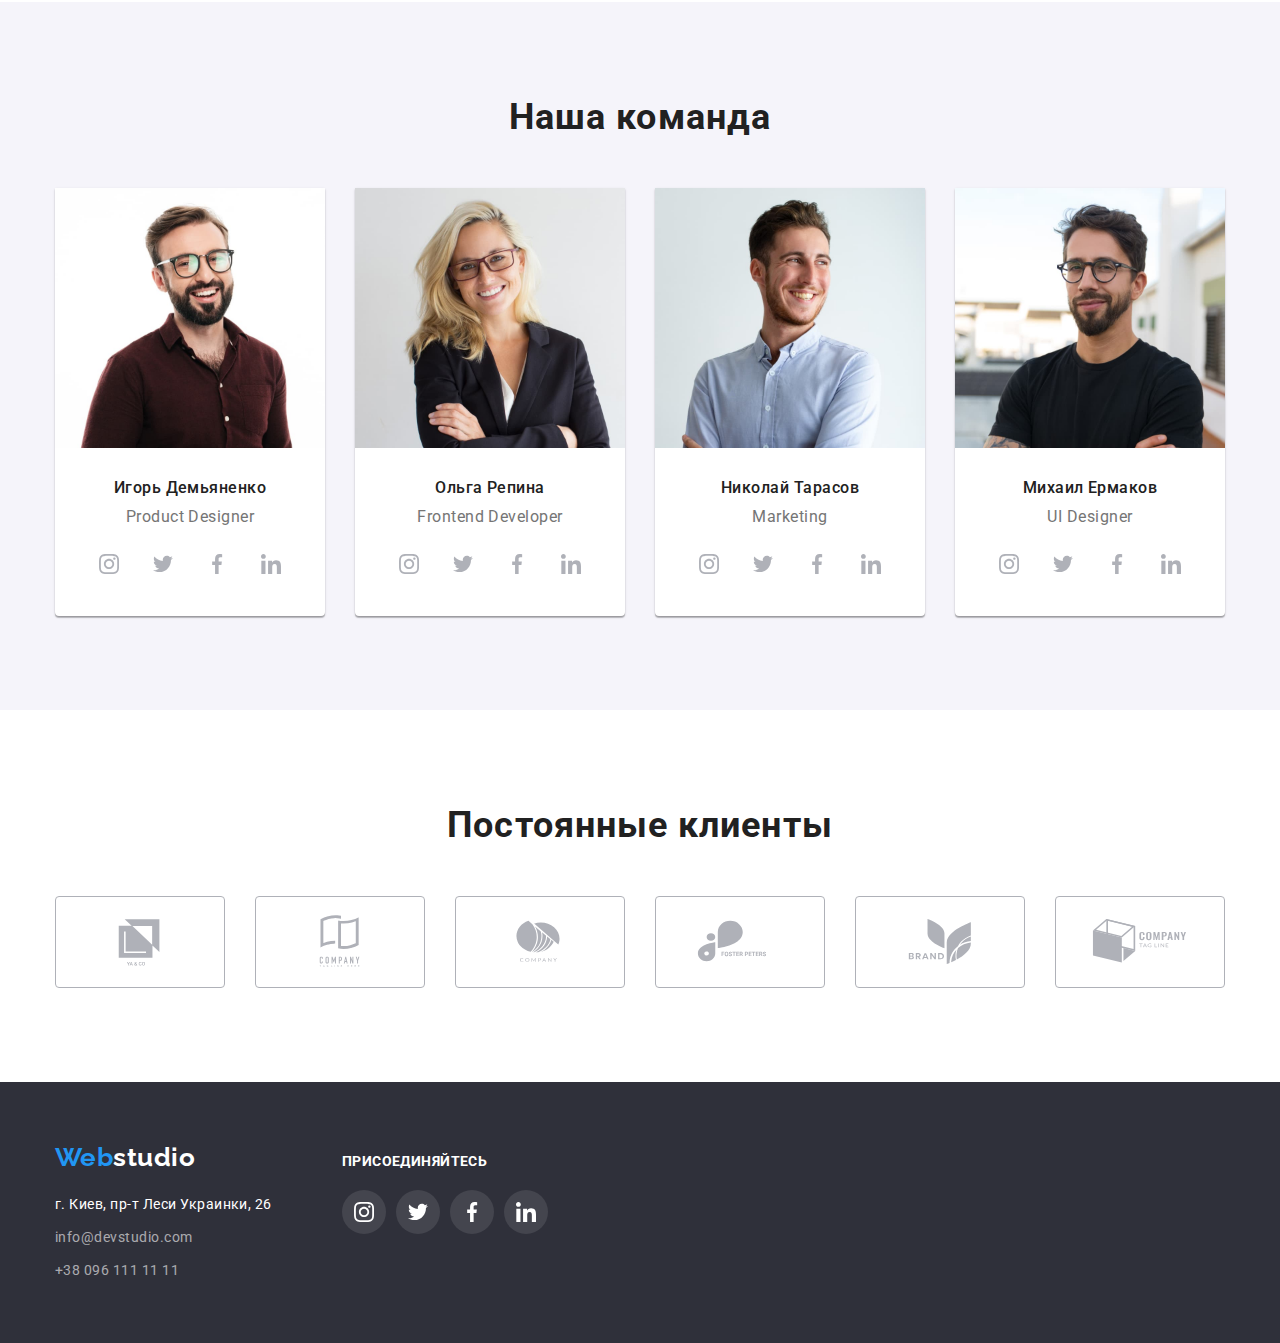
==== commit 3d000a7b: "fixing bugs again4" ====
--- a/index.html
+++ b/index.html
@@ -381,7 +381,7 @@
             <div class="footer-social-media">
                 <h3 class="footer-title">присоединяйтесь</h3>
              
-                    <ul class="socialmedia-icons-list">
+                    <ul class="footer-sm-list socialmedia-icons-list">
                         <li class="socialmedia-icon-item">
                             <a href="" class="socialmedia-icon-link">
                                 <svg class="socialmedia-icon">
--- a/css/styles.css
+++ b/css/styles.css
@@ -452,6 +452,10 @@
   border-right: 1px solid #eeeeee;
   border-bottom: 1px solid #eeeeee;
 }
+
+.portfolio-text {
+  color: var(--primary-text-color);
+}
 /* footer */
 
 .section-footer {
@@ -526,18 +530,25 @@
   margin-top: 16px;
   list-style: none;
 }
+.footer-sm-list {
+  margin-top: 0;
+}
 
 .socialmedia-icon-item {
   margin-right: 10px;
   width: 44px;
   height: 44px;
 }
+
+.socialmedia-icon-item:last-child {
+  margin-right: 0;
+}
 .footer-social-media .socialmedia-icon-link {
   background-color: rgba(255, 255, 255, 0.1);
 }
-.socialmedia-icon-list:last-child {
-  margin-right: 0;
-}
+/* .socialmedia-icon-list:last-child {
+  margin-right: 0;
+} */
 .socialmedia-icon-link {
   display: flex;
   justify-content: center;
@@ -550,17 +561,16 @@
 .socialmedia-icon-link:hover,
 .socialmedia-icon-link:focus {
   background-color: var(--accent-color);
+  /* outline: none; */
 }
 .socialmedia-icon {
-  display: block;
-  margin: 12px;
   width: 20px;
   height: 20px;
   fill: #afb1b8;
 }
 
-.socialmedia-icon-item:hover .socialmedia-icon,
-.socialmedia-icon-item:focus .socialmedia-icon {
+.socialmedia-icon-link:hover .socialmedia-icon,
+.socialmedia-icon-link:focus .socialmedia-icon {
   fill: var(--second-accent-color);
 }
 .footer-social-media .socialmedia-icon {
